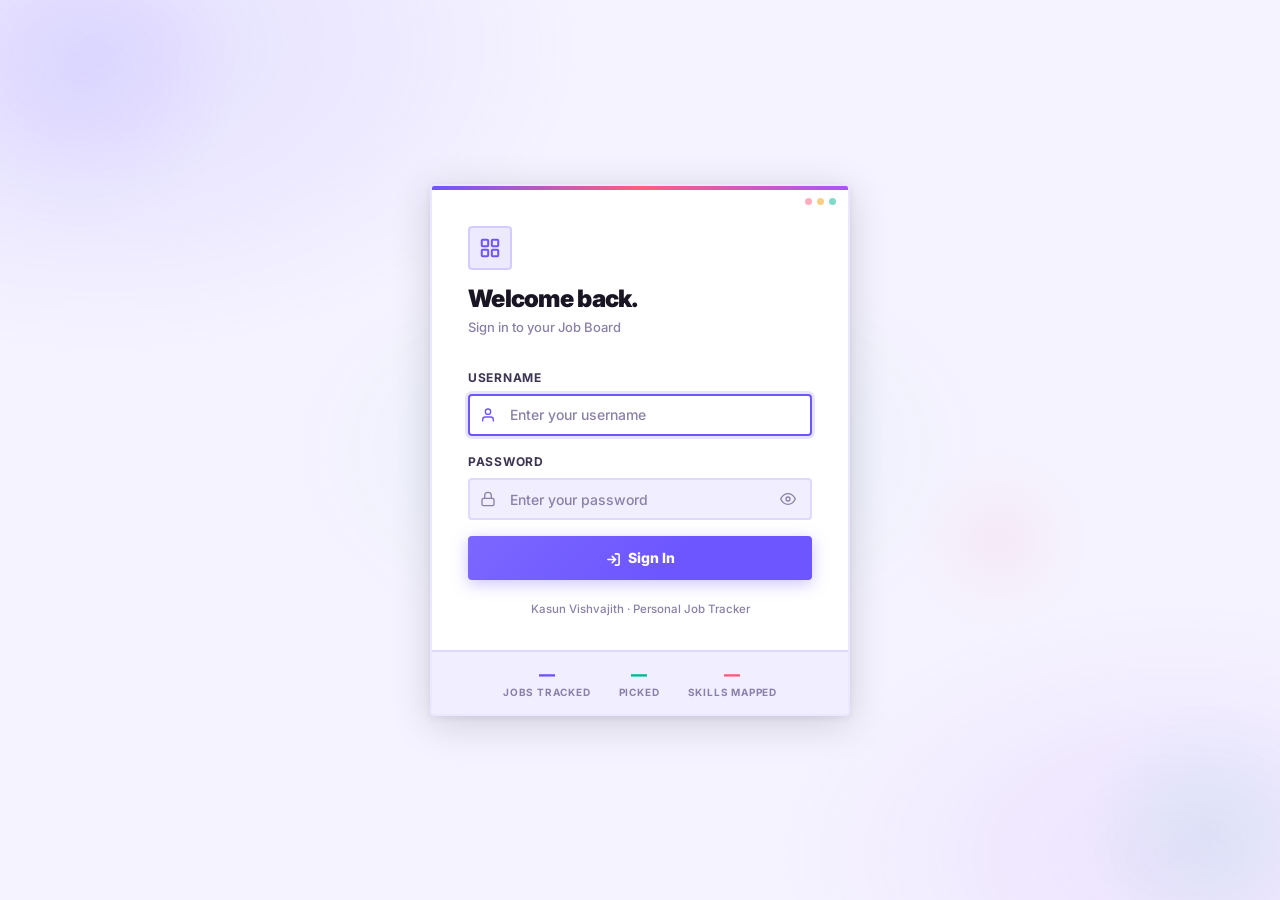
==== login.html @ ce5270da "Login" ====
<!doctype html>
<html lang="en">
<head>
  <meta charset="utf-8">
  <meta name="viewport" content="width=device-width, initial-scale=1, viewport-fit=cover">
  <title>Sign In · Kasun's Job Board</title>
  <link rel="preconnect" href="https://fonts.googleapis.com">
  <link rel="preconnect" href="https://fonts.gstatic.com" crossorigin>
  <link href="https://fonts.googleapis.com/css2?family=Inter:wght@400;500;600;700;800;900&display=swap" rel="stylesheet">
  <style>
    :root {
      --void: #f5f3ff;
      --surface-0: #ffffff;
      --surface-2: #f0eeff;
      --surface-3: #e4e0fc;
      --rim: rgba(109,86,255,0.14);
      --rim-strong: rgba(109,86,255,0.28);
      --blue: #6d56ff;
      --blue-pale: #8b77ff;
      --blue-dim: rgba(109,86,255,0.12);
      --ink: #1a1523;
      --ink-2: #3d3551;
      --ink-3: #8b80a8;
      --teal: #00b894;
      --teal-dim: rgba(0,184,148,0.12);
      --rose: #ff5c7c;
      --rose-dim: rgba(255,92,124,0.10);
      --amber: #f59e0b;
      --violet: #a855f7;
      --r: 4px;
      --sh: 0 8px 40px rgba(26,21,35,0.16), 0 2px 8px rgba(26,21,35,0.08);
      --sh-field: 0 0 0 3px rgba(109,86,255,0.16);
    }

    *, *::before, *::after { box-sizing: border-box; margin: 0; padding: 0; }
    html { height: 100%; }

    body {
      background: var(--void);
      color: var(--ink);
      font-family: 'Inter', system-ui, -apple-system, sans-serif;
      font-size: 14.5px;
      line-height: 1.6;
      min-height: 100dvh;
      display: flex;
      align-items: center;
      justify-content: center;
      padding: 20px;
      position: relative;
      overflow: hidden;
    }

    /* Animated background blobs */
    body::before {
      content: '';
      position: fixed;
      inset: 0;
      background:
        radial-gradient(ellipse 60% 55% at 8% 5%, rgba(109,86,255,0.13) 0%, transparent 62%),
        radial-gradient(ellipse 50% 45% at 92% 95%, rgba(168,85,247,0.10) 0%, transparent 62%),
        radial-gradient(ellipse 40% 35% at 50% 50%, rgba(0,184,148,0.06) 0%, transparent 68%);
      pointer-events: none;
      z-index: 0;
    }

    /* Floating decorative elements */
    .blob {
      position: fixed;
      border-radius: 50%;
      pointer-events: none;
      z-index: 0;
      animation: drift linear infinite;
    }

    .blob-1 {
      width: 320px; height: 320px;
      background: radial-gradient(circle, rgba(109,86,255,0.08) 0%, transparent 70%);
      top: -80px; left: -80px;
      animation-duration: 22s;
    }

    .blob-2 {
      width: 260px; height: 260px;
      background: radial-gradient(circle, rgba(0,184,148,0.07) 0%, transparent 70%);
      bottom: -60px; right: -60px;
      animation-duration: 28s;
      animation-direction: reverse;
    }

    .blob-3 {
      width: 180px; height: 180px;
      background: radial-gradient(circle, rgba(255,92,124,0.06) 0%, transparent 70%);
      top: 50%; right: 15%;
      animation-duration: 18s;
    }

    @keyframes drift {
      0%   { transform: translate(0, 0) scale(1); }
      25%  { transform: translate(18px, -14px) scale(1.03); }
      50%  { transform: translate(8px, 20px) scale(0.97); }
      75%  { transform: translate(-14px, 8px) scale(1.02); }
      100% { transform: translate(0, 0) scale(1); }
    }

    /* Card container */
    .login-wrap {
      position: relative;
      z-index: 1;
      width: 100%;
      max-width: 420px;
    }

    /* Top accent bar */
    .login-card {
      background: var(--surface-0);
      border: 2px solid var(--rim);
      border-radius: var(--r);
      box-shadow: var(--sh);
      overflow: hidden;
      position: relative;
    }

    .card-accent {
      height: 4px;
      background: linear-gradient(90deg, var(--blue) 0%, var(--rose) 50%, var(--violet) 100%);
    }

    .card-inner {
      padding: 36px 36px 32px;
    }

    /* Brand section */
    .login-brand {
      margin-bottom: 30px;
    }

    .brand-icon {
      width: 44px;
      height: 44px;
      border-radius: var(--r);
      background: var(--blue-dim);
      border: 2px solid rgba(109,86,255,0.2);
      display: flex;
      align-items: center;
      justify-content: center;
      margin-bottom: 16px;
      color: var(--blue);
    }

    .login-title {
      font-size: 24px;
      font-weight: 900;
      color: var(--ink);
      letter-spacing: -0.03em;
      line-height: 1.1;
      margin-bottom: 5px;
    }

    .login-sub {
      font-size: 13px;
      font-weight: 500;
      color: var(--ink-3);
    }

    /* Form */
    .form-group {
      margin-bottom: 16px;
    }

    .form-label {
      display: block;
      font-size: 12px;
      font-weight: 700;
      color: var(--ink-2);
      letter-spacing: 0.06em;
      text-transform: uppercase;
      margin-bottom: 7px;
    }

    .input-wrap {
      position: relative;
    }

    .input-icon {
      position: absolute;
      left: 12px;
      top: 50%;
      transform: translateY(-50%);
      color: var(--ink-3);
      pointer-events: none;
      transition: color 150ms;
    }

    .form-input {
      width: 100%;
      height: 42px;
      background: var(--surface-2);
      border: 2px solid var(--rim);
      border-radius: var(--r);
      padding: 0 12px 0 40px;
      font-size: 14px;
      font-weight: 500;
      font-family: inherit;
      color: var(--ink);
      outline: none;
      transition: border-color 150ms, box-shadow 150ms, background 150ms;
    }

    .form-input::placeholder { color: var(--ink-3); }

    .form-input:focus {
      border-color: var(--blue);
      background: #fff;
      box-shadow: var(--sh-field);
    }

    .form-input:focus + .input-icon,
    .input-wrap:focus-within .input-icon {
      color: var(--blue);
    }

    /* Password toggle */
    .pw-toggle {
      position: absolute;
      right: 10px;
      top: 50%;
      transform: translateY(-50%);
      width: 28px;
      height: 28px;
      display: flex;
      align-items: center;
      justify-content: center;
      border-radius: 3px;
      color: var(--ink-3);
      cursor: pointer;
      background: none;
      border: none;
      font-family: inherit;
      transition: color 140ms, background 140ms;
    }

    .pw-toggle:hover {
      color: var(--blue);
      background: var(--blue-dim);
    }

    /* Error message */
    .error-msg {
      display: none;
      align-items: center;
      gap: 8px;
      padding: 10px 13px;
      border-radius: var(--r);
      background: var(--rose-dim);
      border: 1.5px solid rgba(255,92,124,0.3);
      color: var(--rose);
      font-size: 12.5px;
      font-weight: 600;
      margin-bottom: 16px;
      animation: shake 320ms ease;
    }

    .error-msg.show { display: flex; }

    @keyframes shake {
      0%, 100% { transform: translateX(0); }
      20%       { transform: translateX(-6px); }
      40%       { transform: translateX(6px); }
      60%       { transform: translateX(-4px); }
      80%       { transform: translateX(4px); }
    }

    /* Submit button */
    .submit-btn {
      width: 100%;
      height: 44px;
      border-radius: var(--r);
      border: none;
      background: var(--blue);
      color: #fff;
      font-size: 14px;
      font-weight: 800;
      font-family: inherit;
      cursor: pointer;
      display: flex;
      align-items: center;
      justify-content: center;
      gap: 8px;
      letter-spacing: -0.01em;
      transition: background 150ms, transform 120ms, box-shadow 150ms;
      box-shadow: 0 4px 16px rgba(109,86,255,0.35);
      margin-top: 8px;
      position: relative;
      overflow: hidden;
    }

    .submit-btn::before {
      content: '';
      position: absolute;
      inset: 0;
      background: linear-gradient(135deg, rgba(255,255,255,0.1) 0%, transparent 60%);
    }

    .submit-btn:hover {
      background: var(--blue-pale);
      transform: translateY(-1px);
      box-shadow: 0 6px 22px rgba(109,86,255,0.45);
    }

    .submit-btn:active { transform: scale(0.98); }

    .submit-btn.loading {
      pointer-events: none;
      opacity: 0.8;
    }

    /* Spinner */
    .spinner {
      display: none;
      width: 18px;
      height: 18px;
      border: 2.5px solid rgba(255,255,255,0.35);
      border-top-color: #fff;
      border-radius: 50%;
      animation: spin 600ms linear infinite;
    }

    .submit-btn.loading .spinner { display: block; }
    .submit-btn.loading .btn-text { display: none; }

    @keyframes spin { to { transform: rotate(360deg); } }

    /* Footer note */
    .login-footer {
      margin-top: 20px;
      text-align: center;
      font-size: 11.5px;
      color: var(--ink-3);
      font-weight: 500;
    }

    /* Stats strip at bottom of card */
    .stats-strip {
      border-top: 2px solid var(--rim);
      padding: 14px 36px;
      display: flex;
      justify-content: center;
      gap: 28px;
      background: var(--surface-2);
    }

    .strip-stat {
      display: flex;
      flex-direction: column;
      align-items: center;
      gap: 2px;
    }

    .strip-val {
      font-size: 16px;
      font-weight: 900;
      color: var(--ink);
      letter-spacing: -0.02em;
      line-height: 1;
    }

    .strip-val.violet { color: var(--blue); }
    .strip-val.teal   { color: var(--teal); }
    .strip-val.rose   { color: var(--rose); }

    .strip-lbl {
      font-size: 10px;
      font-weight: 700;
      color: var(--ink-3);
      letter-spacing: 0.08em;
      text-transform: uppercase;
    }

    /* Decorative corner dots */
    .corner-dots {
      position: absolute;
      top: 12px;
      right: 12px;
      display: flex;
      gap: 5px;
    }

    .corner-dot {
      width: 7px;
      height: 7px;
      border-radius: 50%;
    }

    .corner-dot:nth-child(1) { background: rgba(255,92,124,0.5); }
    .corner-dot:nth-child(2) { background: rgba(245,158,11,0.5); }
    .corner-dot:nth-child(3) { background: rgba(0,184,148,0.5); }

    /* Success flash */
    .success-overlay {
      display: none;
      position: absolute;
      inset: 0;
      background: rgba(0,184,148,0.07);
      z-index: 10;
      align-items: center;
      justify-content: center;
      border-radius: var(--r);
    }

    .success-overlay.show {
      display: flex;
      animation: flash 400ms ease;
    }

    @keyframes flash {
      0%   { opacity: 0; }
      50%  { opacity: 1; }
      100% { opacity: 0; }
    }
  </style>
</head>
<body>

  <div class="blob blob-1"></div>
  <div class="blob blob-2"></div>
  <div class="blob blob-3"></div>

  <div class="login-wrap">
    <div class="login-card">
      <div class="card-accent"></div>

      <div class="corner-dots">
        <div class="corner-dot"></div>
        <div class="corner-dot"></div>
        <div class="corner-dot"></div>
      </div>

      <div class="card-inner">
        <div class="login-brand">
          <div class="brand-icon">
            <svg width="22" height="22" viewBox="0 0 24 24" fill="none" stroke="currentColor" stroke-width="2.2" stroke-linecap="round" stroke-linejoin="round">
              <rect x="3" y="3" width="7" height="7" rx="1"/>
              <rect x="14" y="3" width="7" height="7" rx="1"/>
              <rect x="3" y="14" width="7" height="7" rx="1"/>
              <rect x="14" y="14" width="7" height="7" rx="1"/>
            </svg>
          </div>
          <h1 class="login-title">Welcome back.</h1>
          <p class="login-sub">Sign in to your Job Board</p>
        </div>

        <form id="loginForm" autocomplete="off">
          <div class="error-msg" id="errorMsg">
            <svg width="15" height="15" viewBox="0 0 24 24" fill="none" stroke="currentColor" stroke-width="2.5" stroke-linecap="round">
              <circle cx="12" cy="12" r="10"/><line x1="12" y1="8" x2="12" y2="12"/><line x1="12" y1="16" x2="12.01" y2="16"/>
            </svg>
            <span id="errorText">Invalid username or password.</span>
          </div>

          <div class="form-group">
            <label class="form-label" for="username">Username</label>
            <div class="input-wrap">
              <input
                class="form-input"
                id="username"
                type="text"
                placeholder="Enter your username"
                autocomplete="username"
                spellcheck="false"
              >
              <svg class="input-icon" width="16" height="16" viewBox="0 0 24 24" fill="none" stroke="currentColor" stroke-width="2" stroke-linecap="round">
                <path d="M20 21v-2a4 4 0 0 0-4-4H8a4 4 0 0 0-4 4v2"/>
                <circle cx="12" cy="7" r="4"/>
              </svg>
            </div>
          </div>

          <div class="form-group">
            <label class="form-label" for="password">Password</label>
            <div class="input-wrap">
              <input
                class="form-input"
                id="password"
                type="password"
                placeholder="Enter your password"
                autocomplete="current-password"
              >
              <svg class="input-icon" width="16" height="16" viewBox="0 0 24 24" fill="none" stroke="currentColor" stroke-width="2" stroke-linecap="round">
                <rect x="3" y="11" width="18" height="11" rx="2" ry="2"/>
                <path d="M7 11V7a5 5 0 0 1 10 0v4"/>
              </svg>
              <button type="button" class="pw-toggle" id="pwToggle" aria-label="Toggle password visibility">
                <svg id="eyeIcon" width="16" height="16" viewBox="0 0 24 24" fill="none" stroke="currentColor" stroke-width="2" stroke-linecap="round">
                  <path d="M1 12s4-8 11-8 11 8 11 8-4 8-11 8-11-8-11-8z"/>
                  <circle cx="12" cy="12" r="3"/>
                </svg>
              </button>
            </div>
          </div>

          <button type="submit" class="submit-btn" id="submitBtn">
            <div class="spinner"></div>
            <span class="btn-text">
              <svg width="15" height="15" viewBox="0 0 24 24" fill="none" stroke="currentColor" stroke-width="2.5" stroke-linecap="round" style="margin-right:5px;vertical-align:middle">
                <path d="M15 3h4a2 2 0 0 1 2 2v14a2 2 0 0 1-2 2h-4"/>
                <polyline points="10 17 15 12 10 7"/>
                <line x1="15" y1="12" x2="3" y2="12"/>
              </svg>
              Sign In
            </span>
          </button>
        </form>

        <div class="login-footer">
          Kasun Vishvajith · Personal Job Tracker
        </div>
      </div>

      <div class="stats-strip">
        <div class="strip-stat">
          <div class="strip-val violet" id="statJobs">—</div>
          <div class="strip-lbl">Jobs Tracked</div>
        </div>
        <div class="strip-stat">
          <div class="strip-val teal" id="statPicked">—</div>
          <div class="strip-lbl">Picked</div>
        </div>
        <div class="strip-stat">
          <div class="strip-val rose" id="statSkills">—</div>
          <div class="strip-lbl">Skills Mapped</div>
        </div>
      </div>
    </div>
  </div>

<script>
  // ── Redirect if already logged in ──────────────────────────
  if (sessionStorage.getItem('jb-auth') === '1') {
    window.location.replace('index.html');
  }

  // ── Load live stats from localStorage ──────────────────────
  (function loadStats() {
    try {
      const custom = JSON.parse(localStorage.getItem('kasun-custom-jobs') || '{}');
      const picked = JSON.parse(localStorage.getItem('kasun-job-picked') || '{}');
      const db     = JSON.parse(localStorage.getItem('kasun-req-db') || '{}');

      const pickedCount = Object.values(picked).filter(Boolean).length;
      const skillCount  = db.skills ? Object.keys(db.skills).length : 0;
      const jobCount    = Object.keys(custom).length;

      if (jobCount > 0)    document.getElementById('statJobs').textContent    = jobCount;
      if (pickedCount > 0) document.getElementById('statPicked').textContent  = pickedCount;
      if (skillCount > 0)  document.getElementById('statSkills').textContent  = skillCount;
    } catch (_) {}
  })();

  // ── Auth credentials (simple client-side guard) ────────────
  const CREDS = { user: 'kasunvish', pass: "D0whatyoucan't" };

  // ── Password toggle ─────────────────────────────────────────
  const pwInput  = document.getElementById('password');
  const pwToggle = document.getElementById('pwToggle');
  const eyeIcon  = document.getElementById('eyeIcon');

  const eyeOpen   = `<path d="M1 12s4-8 11-8 11 8 11 8-4 8-11 8-11-8-11-8z"/><circle cx="12" cy="12" r="3"/>`;
  const eyeClosed = `<path d="M17.94 17.94A10.07 10.07 0 0 1 12 20c-7 0-11-8-11-8a18.45 18.45 0 0 1 5.06-5.94M9.9 4.24A9.12 9.12 0 0 1 12 4c7 0 11 8 11 8a18.5 18.5 0 0 1-2.16 3.19m-6.72-1.07a3 3 0 1 1-4.24-4.24"/><line x1="1" y1="1" x2="23" y2="23"/>`;

  pwToggle.addEventListener('click', () => {
    const isHidden = pwInput.type === 'password';
    pwInput.type = isHidden ? 'text' : 'password';
    eyeIcon.innerHTML = isHidden ? eyeClosed : eyeOpen;
  });

  // ── Form submit ─────────────────────────────────────────────
  const form      = document.getElementById('loginForm');
  const errorMsg  = document.getElementById('errorMsg');
  const errorText = document.getElementById('errorText');
  const submitBtn = document.getElementById('submitBtn');

  function showError(msg) {
    errorText.textContent = msg;
    errorMsg.classList.remove('show');
    // Force re-animation
    void errorMsg.offsetWidth;
    errorMsg.classList.add('show');
  }

  form.addEventListener('submit', async (e) => {
    e.preventDefault();

    const user = document.getElementById('username').value.trim();
    const pass = document.getElementById('password').value;

    if (!user || !pass) {
      showError('Please enter both username and password.');
      return;
    }

    // Show loading state
    submitBtn.classList.add('loading');
    errorMsg.classList.remove('show');

    // Fake async check for a polished feel
    await new Promise(r => setTimeout(r, 650));

    if (user === CREDS.user && pass === CREDS.pass) {
      sessionStorage.setItem('jb-auth', '1');
      // Brief success pulse before redirect
      submitBtn.style.background = 'var(--teal)';
      submitBtn.classList.remove('loading');
      submitBtn.querySelector('.btn-text').innerHTML = `
        <svg width="15" height="15" viewBox="0 0 24 24" fill="none" stroke="currentColor" stroke-width="2.5" stroke-linecap="round" style="margin-right:5px;vertical-align:middle">
          <polyline points="20 6 9 17 4 12"/>
        </svg>
        Welcome back!`;
      setTimeout(() => window.location.replace('index.html'), 550);
    } else {
      submitBtn.classList.remove('loading');
      const isUserWrong = user !== CREDS.user;
      showError(isUserWrong ? 'Username not recognised.' : 'Incorrect password. Try again.');
      // Shake the relevant field
      const field = isUserWrong
        ? document.getElementById('username')
        : document.getElementById('password');
      field.style.borderColor = 'var(--rose)';
      field.style.boxShadow   = '0 0 0 3px rgba(255,92,124,0.18)';
      setTimeout(() => {
        field.style.borderColor = '';
        field.style.boxShadow   = '';
      }, 1600);
    }
  });

  // ── Enter key from username goes to password ─────────────────
  document.getElementById('username').addEventListener('keydown', e => {
    if (e.key === 'Enter') {
      e.preventDefault();
      document.getElementById('password').focus();
    }
  });

  // ── Auto-focus username ──────────────────────────────────────
  document.getElementById('username').focus();
</script>
</body>
</html>
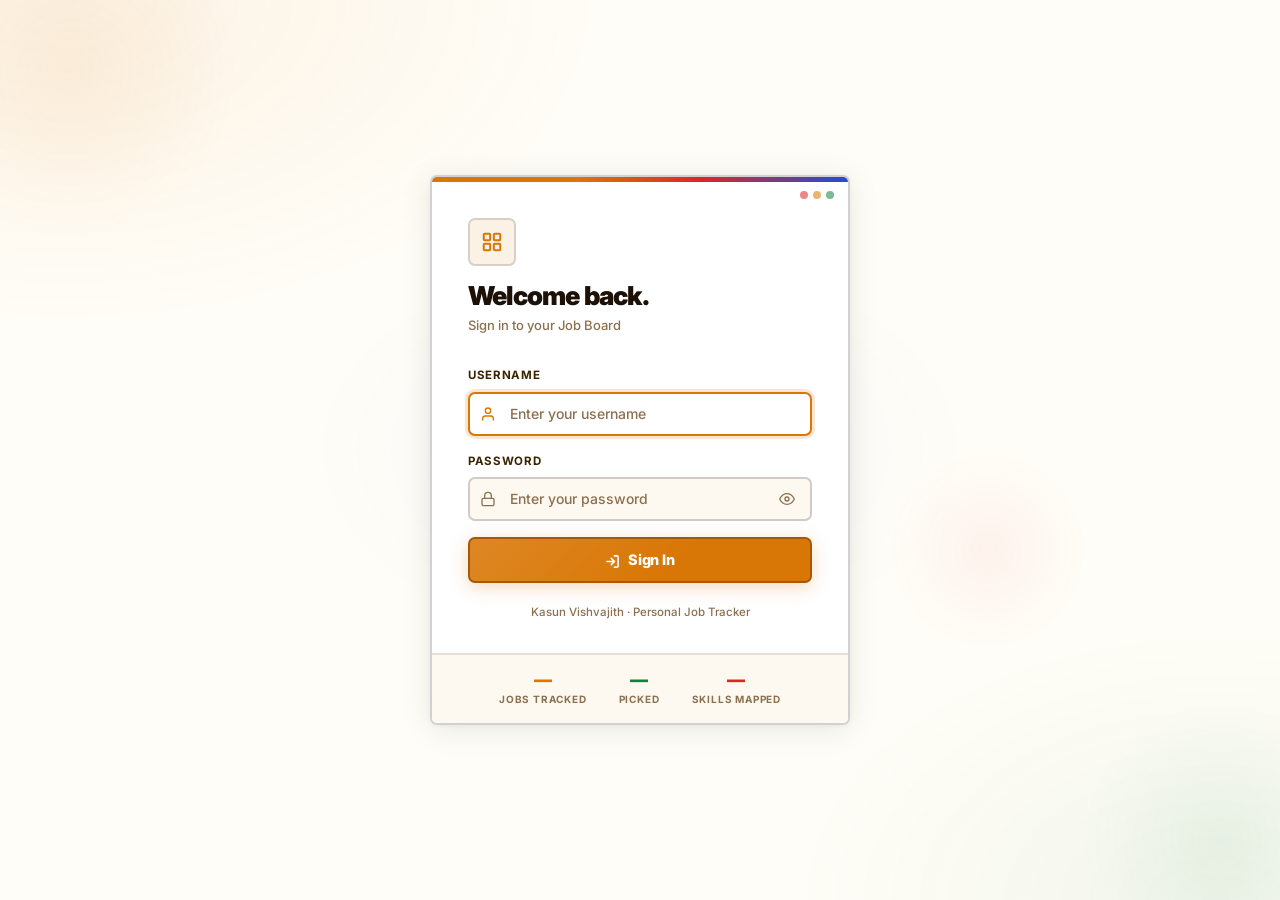
==== commit 645e19fd: "Redesign the UI" ====
--- a/login.html
+++ b/login.html
@@ -4,32 +4,35 @@
   <meta charset="utf-8">
   <meta name="viewport" content="width=device-width, initial-scale=1, viewport-fit=cover">
   <title>Sign In · Kasun's Job Board</title>
+  <link rel="icon" href="data:image/svg+xml,<svg xmlns='http://www.w3.org/2000/svg' viewBox='0 0 100 100'><rect width='100' height='100' rx='20' fill='%23d97706'/><text x='50' y='72' font-family='sans-serif' font-size='70' font-weight='900' fill='%23ffffff' text-anchor='middle'>J</text></svg>">
   <link rel="preconnect" href="https://fonts.googleapis.com">
   <link rel="preconnect" href="https://fonts.gstatic.com" crossorigin>
   <link href="https://fonts.googleapis.com/css2?family=Inter:wght@400;500;600;700;800;900&display=swap" rel="stylesheet">
-  <style>
+    <style>
     :root {
-      --void: #f5f3ff;
+      --void:      #fffdf7;
       --surface-0: #ffffff;
-      --surface-2: #f0eeff;
-      --surface-3: #e4e0fc;
-      --rim: rgba(109,86,255,0.14);
-      --rim-strong: rgba(109,86,255,0.28);
-      --blue: #6d56ff;
-      --blue-pale: #8b77ff;
-      --blue-dim: rgba(109,86,255,0.12);
-      --ink: #1a1523;
-      --ink-2: #3d3551;
-      --ink-3: #8b80a8;
-      --teal: #00b894;
-      --teal-dim: rgba(0,184,148,0.12);
-      --rose: #ff5c7c;
-      --rose-dim: rgba(255,92,124,0.10);
-      --amber: #f59e0b;
-      --violet: #a855f7;
-      --r: 4px;
-      --sh: 0 8px 40px rgba(26,21,35,0.16), 0 2px 8px rgba(26,21,35,0.08);
-      --sh-field: 0 0 0 3px rgba(109,86,255,0.16);
+      --surface-2: #fef9f0;
+      --surface-3: #fdf0d8;
+      --rim:        rgba(0,0,0,0.14);
+      --rim-strong: rgba(0,0,0,0.28);
+      --orange:     #d97706;
+      --orange-dim: rgba(217,119,6,0.10);
+      --orange-pale:#f59e0b;
+      --ink:   #1c1007;
+      --ink-2: #3b2500;
+      --ink-3: #8a7050;
+      --green:  #15803d;
+      --red:    #dc2626;
+      --red-dim: rgba(220,38,38,0.10);
+      --blue:   #1d4ed8;
+      --teal:   #15803d;
+      --rose:   #dc2626;
+      --rose-dim: rgba(220,38,38,0.10);
+      --amber:  #d97706;
+      --r:   7px;
+      --sh:  0 4px 32px rgba(0,0,0,0.09), 0 1px 6px rgba(0,0,0,0.05);
+      --sh-field: 0 0 0 3px rgba(217,119,6,0.18);
     }
 
     *, *::before, *::after { box-sizing: border-box; margin: 0; padding: 0; }
@@ -50,20 +53,18 @@
       overflow: hidden;
     }
 
-    /* Animated background blobs */
     body::before {
       content: '';
       position: fixed;
       inset: 0;
       background:
-        radial-gradient(ellipse 60% 55% at 8% 5%, rgba(109,86,255,0.13) 0%, transparent 62%),
-        radial-gradient(ellipse 50% 45% at 92% 95%, rgba(168,85,247,0.10) 0%, transparent 62%),
-        radial-gradient(ellipse 40% 35% at 50% 50%, rgba(0,184,148,0.06) 0%, transparent 68%);
+        radial-gradient(ellipse 70% 60% at 5% 0%, rgba(217,119,6,0.08) 0%, transparent 60%),
+        radial-gradient(ellipse 55% 50% at 95% 100%, rgba(21,128,61,0.06) 0%, transparent 60%),
+        radial-gradient(ellipse 40% 35% at 50% 50%, rgba(29,78,216,0.04) 0%, transparent 65%);
       pointer-events: none;
       z-index: 0;
     }
 
-    /* Floating decorative elements */
     .blob {
       position: fixed;
       border-radius: 50%;
@@ -73,23 +74,23 @@
     }
 
     .blob-1 {
-      width: 320px; height: 320px;
-      background: radial-gradient(circle, rgba(109,86,255,0.08) 0%, transparent 70%);
-      top: -80px; left: -80px;
+      width: 340px; height: 340px;
+      background: radial-gradient(circle, rgba(217,119,6,0.07) 0%, transparent 70%);
+      top: -100px; left: -100px;
       animation-duration: 22s;
     }
 
     .blob-2 {
-      width: 260px; height: 260px;
-      background: radial-gradient(circle, rgba(0,184,148,0.07) 0%, transparent 70%);
-      bottom: -60px; right: -60px;
+      width: 280px; height: 280px;
+      background: radial-gradient(circle, rgba(21,128,61,0.06) 0%, transparent 70%);
+      bottom: -80px; right: -80px;
       animation-duration: 28s;
       animation-direction: reverse;
     }
 
     .blob-3 {
-      width: 180px; height: 180px;
-      background: radial-gradient(circle, rgba(255,92,124,0.06) 0%, transparent 70%);
+      width: 200px; height: 200px;
+      background: radial-gradient(circle, rgba(220,38,38,0.05) 0%, transparent 70%);
       top: 50%; right: 15%;
       animation-duration: 18s;
     }
@@ -102,7 +103,6 @@
       100% { transform: translate(0, 0) scale(1); }
     }
 
-    /* Card container */
     .login-wrap {
       position: relative;
       z-index: 1;
@@ -110,10 +110,9 @@
       max-width: 420px;
     }
 
-    /* Top accent bar */
     .login-card {
       background: var(--surface-0);
-      border: 2px solid var(--rim);
+      border: 2px solid rgba(0,0,0,0.18);
       border-radius: var(--r);
       box-shadow: var(--sh);
       overflow: hidden;
@@ -121,34 +120,33 @@
     }
 
     .card-accent {
-      height: 4px;
-      background: linear-gradient(90deg, var(--blue) 0%, var(--rose) 50%, var(--violet) 100%);
+      height: 5px;
+      background: linear-gradient(90deg, var(--orange) 0%, var(--amber) 35%, var(--red) 65%, var(--blue) 100%);
     }
 
     .card-inner {
       padding: 36px 36px 32px;
     }
 
-    /* Brand section */
     .login-brand {
       margin-bottom: 30px;
     }
 
     .brand-icon {
-      width: 44px;
-      height: 44px;
+      width: 48px;
+      height: 48px;
       border-radius: var(--r);
-      background: var(--blue-dim);
-      border: 2px solid rgba(109,86,255,0.2);
+      background: rgba(217,119,6,0.10);
+      border: 2px solid rgba(0,0,0,0.14);
       display: flex;
       align-items: center;
       justify-content: center;
       margin-bottom: 16px;
-      color: var(--blue);
+      color: var(--orange);
     }
 
     .login-title {
-      font-size: 24px;
+      font-size: 26px;
       font-weight: 900;
       color: var(--ink);
       letter-spacing: -0.03em;
@@ -162,14 +160,13 @@
       color: var(--ink-3);
     }
 
-    /* Form */
     .form-group {
       margin-bottom: 16px;
     }
 
     .form-label {
       display: block;
-      font-size: 12px;
+      font-size: 11.5px;
       font-weight: 700;
       color: var(--ink-2);
       letter-spacing: 0.06em;
@@ -193,9 +190,9 @@
 
     .form-input {
       width: 100%;
-      height: 42px;
+      height: 44px;
       background: var(--surface-2);
-      border: 2px solid var(--rim);
+      border: 2px solid rgba(0,0,0,0.18);
       border-radius: var(--r);
       padding: 0 12px 0 40px;
       font-size: 14px;
@@ -209,28 +206,27 @@
     .form-input::placeholder { color: var(--ink-3); }
 
     .form-input:focus {
-      border-color: var(--blue);
+      border-color: var(--orange);
       background: #fff;
       box-shadow: var(--sh-field);
     }
 
     .form-input:focus + .input-icon,
     .input-wrap:focus-within .input-icon {
-      color: var(--blue);
-    }
-
-    /* Password toggle */
+      color: var(--orange);
+    }
+
     .pw-toggle {
       position: absolute;
       right: 10px;
       top: 50%;
       transform: translateY(-50%);
-      width: 28px;
-      height: 28px;
+      width: 30px;
+      height: 30px;
       display: flex;
       align-items: center;
       justify-content: center;
-      border-radius: 3px;
+      border-radius: 5px;
       color: var(--ink-3);
       cursor: pointer;
       background: none;
@@ -240,20 +236,19 @@
     }
 
     .pw-toggle:hover {
-      color: var(--blue);
-      background: var(--blue-dim);
-    }
-
-    /* Error message */
+      color: var(--orange);
+      background: rgba(217,119,6,0.10);
+    }
+
     .error-msg {
       display: none;
       align-items: center;
       gap: 8px;
       padding: 10px 13px;
       border-radius: var(--r);
-      background: var(--rose-dim);
-      border: 1.5px solid rgba(255,92,124,0.3);
-      color: var(--rose);
+      background: rgba(220,38,38,0.07);
+      border: 1.5px solid rgba(220,38,38,0.28);
+      color: var(--red);
       font-size: 12.5px;
       font-weight: 600;
       margin-bottom: 16px;
@@ -270,15 +265,14 @@
       80%       { transform: translateX(4px); }
     }
 
-    /* Submit button */
     .submit-btn {
       width: 100%;
-      height: 44px;
+      height: 46px;
       border-radius: var(--r);
-      border: none;
-      background: var(--blue);
+      border: 2px solid rgba(0,0,0,0.25);
+      background: var(--orange);
       color: #fff;
-      font-size: 14px;
+      font-size: 14.5px;
       font-weight: 800;
       font-family: inherit;
       cursor: pointer;
@@ -288,7 +282,7 @@
       gap: 8px;
       letter-spacing: -0.01em;
       transition: background 150ms, transform 120ms, box-shadow 150ms;
-      box-shadow: 0 4px 16px rgba(109,86,255,0.35);
+      box-shadow: 0 4px 18px rgba(217,119,6,0.28);
       margin-top: 8px;
       position: relative;
       overflow: hidden;
@@ -298,13 +292,13 @@
       content: '';
       position: absolute;
       inset: 0;
-      background: linear-gradient(135deg, rgba(255,255,255,0.1) 0%, transparent 60%);
+      background: linear-gradient(135deg, rgba(255,255,255,0.12) 0%, transparent 60%);
     }
 
     .submit-btn:hover {
-      background: var(--blue-pale);
+      background: var(--orange-pale);
       transform: translateY(-1px);
-      box-shadow: 0 6px 22px rgba(109,86,255,0.45);
+      box-shadow: 0 6px 24px rgba(217,119,6,0.35);
     }
 
     .submit-btn:active { transform: scale(0.98); }
@@ -314,7 +308,6 @@
       opacity: 0.8;
     }
 
-    /* Spinner */
     .spinner {
       display: none;
       width: 18px;
@@ -330,7 +323,6 @@
 
     @keyframes spin { to { transform: rotate(360deg); } }
 
-    /* Footer note */
     .login-footer {
       margin-top: 20px;
       text-align: center;
@@ -339,13 +331,12 @@
       font-weight: 500;
     }
 
-    /* Stats strip at bottom of card */
     .stats-strip {
-      border-top: 2px solid var(--rim);
-      padding: 14px 36px;
+      border-top: 2px solid rgba(0,0,0,0.10);
+      padding: 16px 36px;
       display: flex;
       justify-content: center;
-      gap: 28px;
+      gap: 32px;
       background: var(--surface-2);
     }
 
@@ -357,16 +348,16 @@
     }
 
     .strip-val {
-      font-size: 16px;
+      font-size: 18px;
       font-weight: 900;
       color: var(--ink);
       letter-spacing: -0.02em;
       line-height: 1;
     }
 
-    .strip-val.violet { color: var(--blue); }
-    .strip-val.teal   { color: var(--teal); }
-    .strip-val.rose   { color: var(--rose); }
+    .strip-val.violet { color: var(--orange); }
+    .strip-val.teal   { color: var(--green); }
+    .strip-val.rose   { color: var(--red); }
 
     .strip-lbl {
       font-size: 10px;
@@ -376,31 +367,29 @@
       text-transform: uppercase;
     }
 
-    /* Decorative corner dots */
     .corner-dots {
       position: absolute;
-      top: 12px;
-      right: 12px;
+      top: 14px;
+      right: 14px;
       display: flex;
       gap: 5px;
     }
 
     .corner-dot {
-      width: 7px;
-      height: 7px;
+      width: 8px;
+      height: 8px;
       border-radius: 50%;
     }
 
-    .corner-dot:nth-child(1) { background: rgba(255,92,124,0.5); }
-    .corner-dot:nth-child(2) { background: rgba(245,158,11,0.5); }
-    .corner-dot:nth-child(3) { background: rgba(0,184,148,0.5); }
-
-    /* Success flash */
+    .corner-dot:nth-child(1) { background: rgba(220,38,38,0.55); }
+    .corner-dot:nth-child(2) { background: rgba(217,119,6,0.55); }
+    .corner-dot:nth-child(3) { background: rgba(21,128,61,0.55); }
+
     .success-overlay {
       display: none;
       position: absolute;
       inset: 0;
-      background: rgba(0,184,148,0.07);
+      background: rgba(21,128,61,0.06);
       z-index: 10;
       align-items: center;
       justify-content: center;
